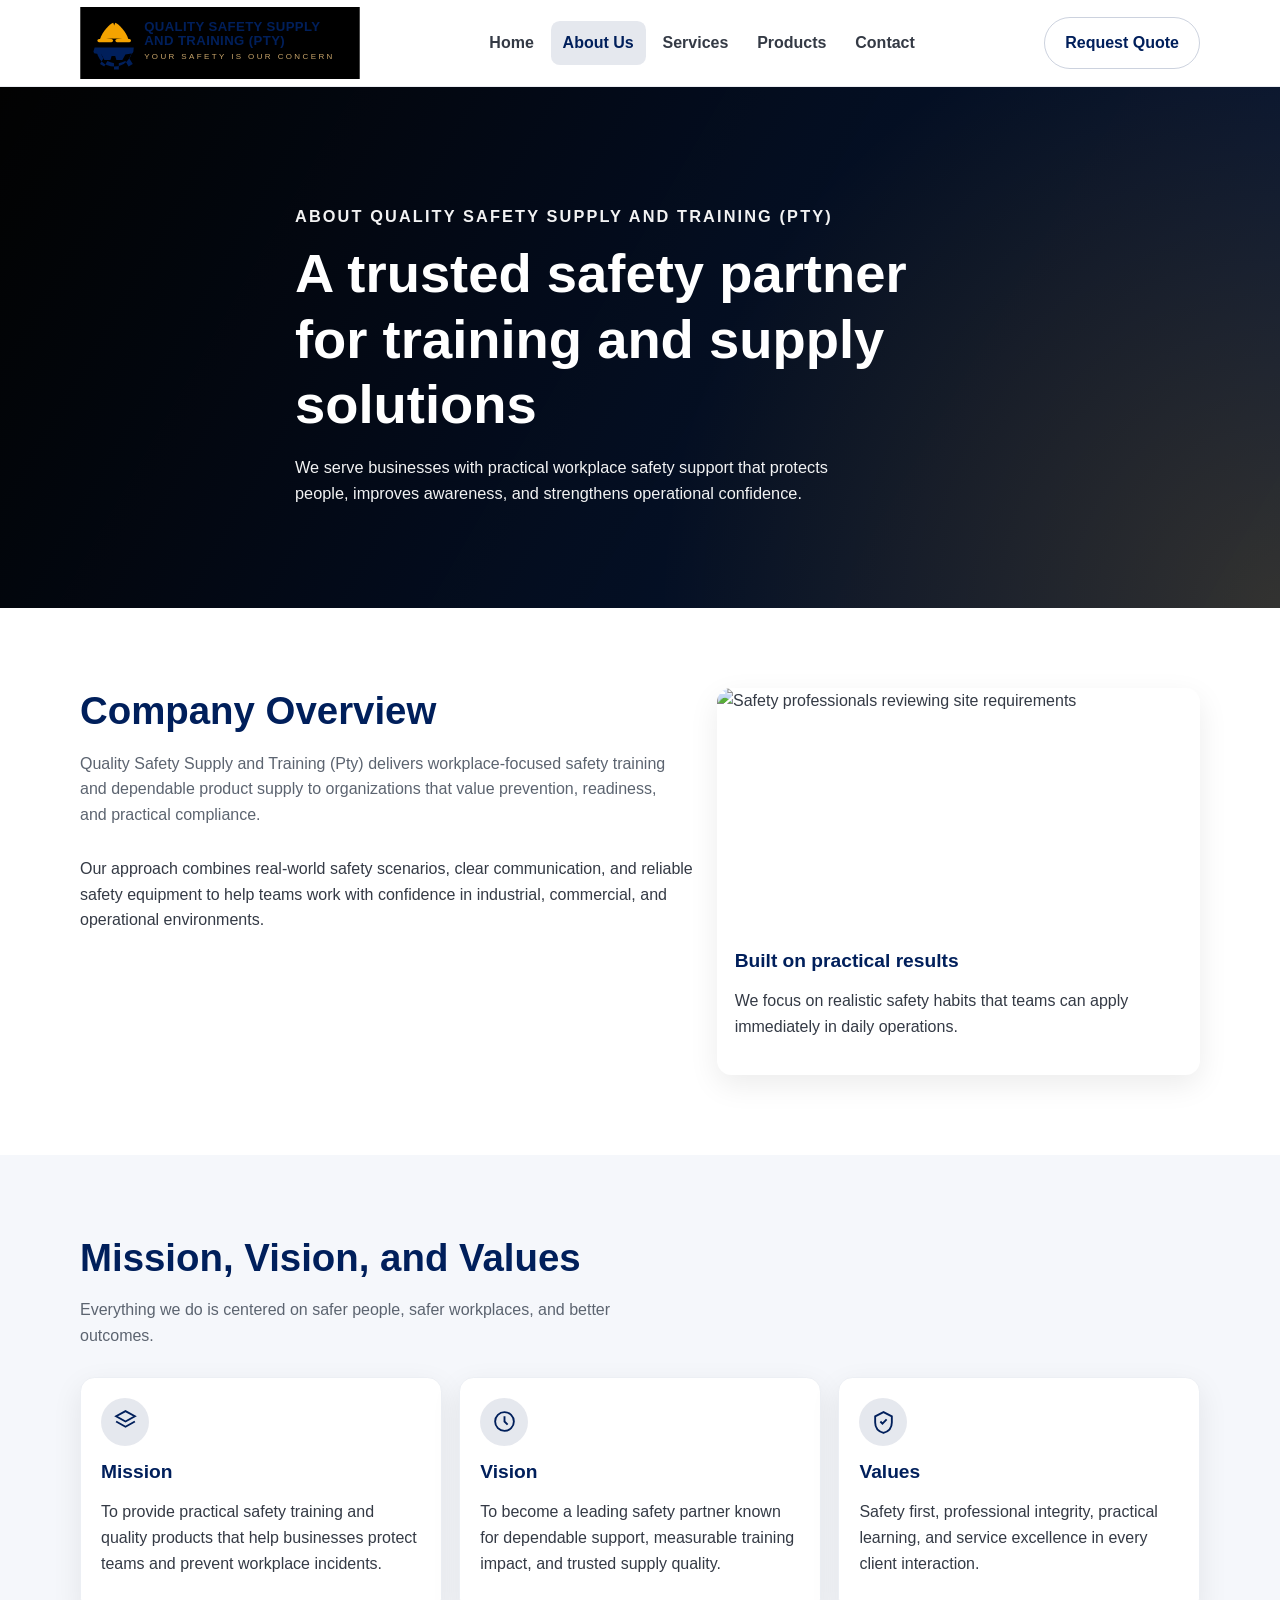
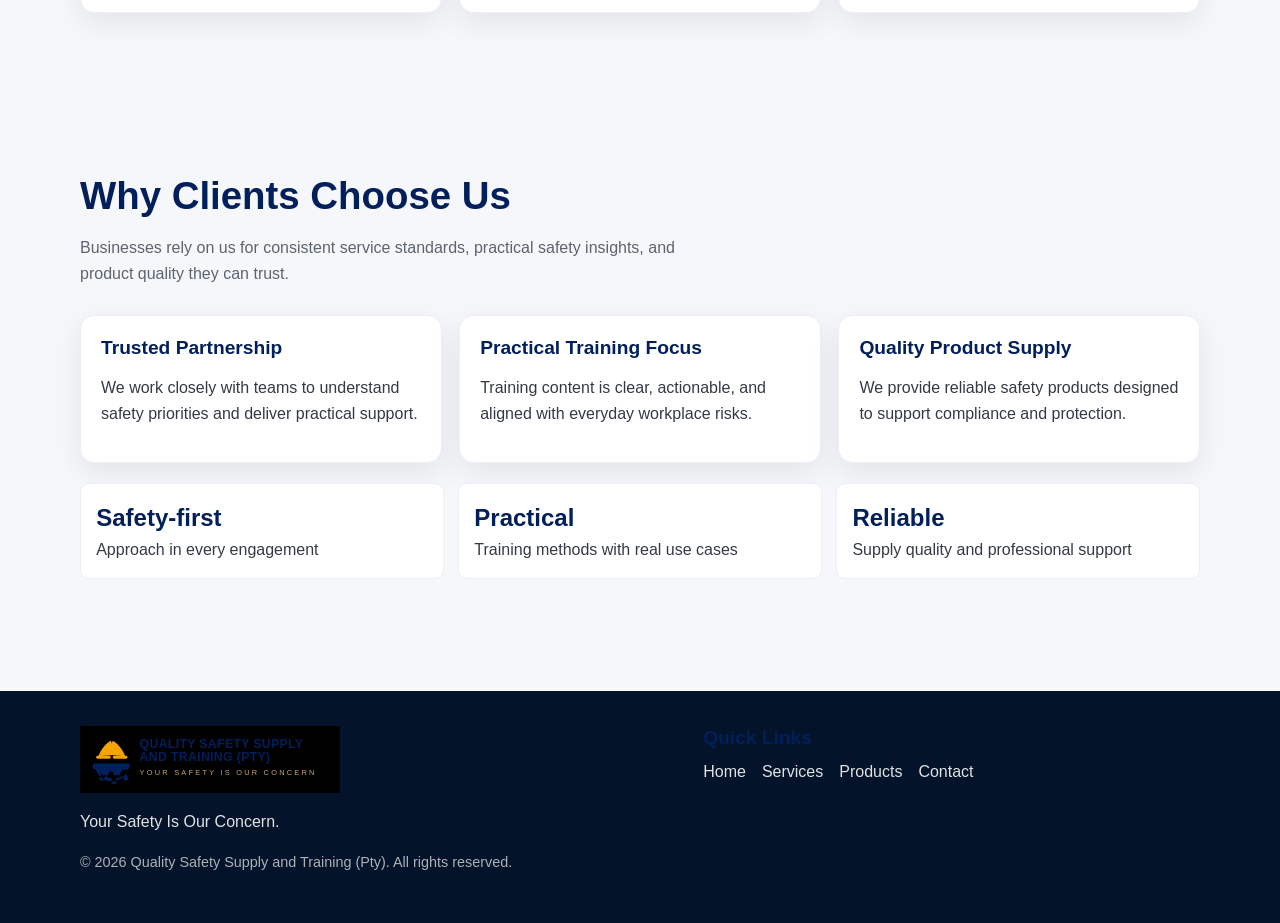
==== about.html @ fee509e8 "Build premium 5-page safety-focused static website Co-authored-by: McCalvin Dibakoane <McCalvin-ops@" ====
<!doctype html>
<html lang="en">
  <head>
    <meta charset="UTF-8" />
    <meta name="viewport" content="width=device-width, initial-scale=1.0" />
    <title>About Us | Quality Safety Supply and Training (Pty)</title>
    <meta
      name="description"
      content="Learn about Quality Safety Supply and Training (Pty), our mission, vision, and values, and why clients trust our practical safety training and products."
    />
    <link rel="icon" type="image/svg+xml" href="assets/favicon.svg" />
    <link rel="stylesheet" href="styles.css" />
    <script defer src="script.js"></script>
  </head>
  <body>
    <a class="skip-link" href="#main-content">Skip to content</a>
    <header class="site-header">
      <div class="container nav-wrap">
        <a class="brand" href="index.html" aria-label="Quality Safety Supply and Training home">
          <img src="assets/logo-primary.svg" alt="Quality Safety Supply and Training (Pty) logo" />
        </a>
        <button class="nav-toggle" aria-expanded="false" aria-controls="primary-nav">Menu</button>
        <nav class="site-nav" id="primary-nav" aria-label="Primary">
          <a href="index.html" data-page="index.html">Home</a>
          <a href="about.html" data-page="about.html">About Us</a>
          <a href="services.html" data-page="services.html">Services</a>
          <a href="products.html" data-page="products.html">Products</a>
          <a href="contact.html" data-page="contact.html">Contact</a>
        </nav>
        <a class="btn btn-outline hide-mobile" href="contact.html#contact-form">Request Quote</a>
      </div>
    </header>

    <main id="main-content">
      <section
        class="hero"
        style="
          --hero-image: url('https://images.unsplash.com/photo-1532102235608-dc8fc689c9ab?auto=format&fit=crop&w=1800&q=80');
        "
      >
        <div class="container hero-content">
          <p class="eyebrow">About Quality Safety Supply and Training (Pty)</p>
          <h1>A trusted safety partner for training and supply solutions</h1>
          <p>
            We serve businesses with practical workplace safety support that protects people,
            improves awareness, and strengthens operational confidence.
          </p>
        </div>
      </section>

      <section class="section section-light reveal">
        <div class="container feature-split">
          <article class="reveal">
            <div class="section-heading">
              <h2>Company Overview</h2>
              <p>
                Quality Safety Supply and Training (Pty) delivers workplace-focused safety training
                and dependable product supply to organizations that value prevention, readiness, and
                practical compliance.
              </p>
            </div>
            <p>
              Our approach combines real-world safety scenarios, clear communication, and reliable
              safety equipment to help teams work with confidence in industrial, commercial, and
              operational environments.
            </p>
          </article>
          <article class="image-card reveal">
            <img
              src="https://images.unsplash.com/photo-1590650516494-0c8f4a5d4d9f?auto=format&fit=crop&w=1200&q=80"
              alt="Safety professionals reviewing site requirements"
              loading="lazy"
              width="1200"
              height="800"
            />
            <div class="image-content">
              <h3>Built on practical results</h3>
              <p>
                We focus on realistic safety habits that teams can apply immediately in daily
                operations.
              </p>
            </div>
          </article>
        </div>
      </section>

      <section class="section section-muted reveal">
        <div class="container">
          <div class="section-heading">
            <h2>Mission, Vision, and Values</h2>
            <p>Everything we do is centered on safer people, safer workplaces, and better outcomes.</p>
          </div>
          <div class="grid cards-3 stagger-group">
            <article class="card reveal">
              <div class="icon-badge" aria-hidden="true">
                <svg viewBox="0 0 24 24" fill="none" stroke="currentColor" stroke-width="1.8">
                  <path d="M12 2 3 7l9 5 9-5-9-5Z" />
                  <path d="M3 12l9 5 9-5" />
                </svg>
              </div>
              <h3>Mission</h3>
              <p>
                To provide practical safety training and quality products that help businesses
                protect teams and prevent workplace incidents.
              </p>
            </article>
            <article class="card reveal">
              <div class="icon-badge" aria-hidden="true">
                <svg viewBox="0 0 24 24" fill="none" stroke="currentColor" stroke-width="1.8">
                  <circle cx="12" cy="12" r="9" />
                  <path d="M12 7v5l3 3" />
                </svg>
              </div>
              <h3>Vision</h3>
              <p>
                To become a leading safety partner known for dependable support, measurable training
                impact, and trusted supply quality.
              </p>
            </article>
            <article class="card reveal">
              <div class="icon-badge" aria-hidden="true">
                <svg viewBox="0 0 24 24" fill="none" stroke="currentColor" stroke-width="1.8">
                  <path d="M12 3 4 7v6c0 5 3.4 8.7 8 10 4.6-1.3 8-5 8-10V7l-8-4Z" />
                  <path d="m9 12 2 2 4-4" />
                </svg>
              </div>
              <h3>Values</h3>
              <p>
                Safety first, professional integrity, practical learning, and service excellence in
                every client interaction.
              </p>
            </article>
          </div>
        </div>
      </section>

      <section class="section reveal">
        <div class="container">
          <div class="section-heading">
            <h2>Why Clients Choose Us</h2>
            <p>
              Businesses rely on us for consistent service standards, practical safety insights, and
              product quality they can trust.
            </p>
          </div>
          <div class="grid cards-3 stagger-group">
            <article class="card reveal">
              <h3>Trusted Partnership</h3>
              <p>
                We work closely with teams to understand safety priorities and deliver practical
                support.
              </p>
            </article>
            <article class="card reveal">
              <h3>Practical Training Focus</h3>
              <p>
                Training content is clear, actionable, and aligned with everyday workplace risks.
              </p>
            </article>
            <article class="card reveal">
              <h3>Quality Product Supply</h3>
              <p>
                We provide reliable safety products designed to support compliance and protection.
              </p>
            </article>
          </div>
          <div class="stats-row reveal">
            <article class="stat-card">
              <span class="stat-value">Safety-first</span>
              <span>Approach in every engagement</span>
            </article>
            <article class="stat-card">
              <span class="stat-value">Practical</span>
              <span>Training methods with real use cases</span>
            </article>
            <article class="stat-card">
              <span class="stat-value">Reliable</span>
              <span>Supply quality and professional support</span>
            </article>
          </div>
        </div>
      </section>
    </main>

    <footer class="site-footer">
      <div class="container footer-grid">
        <div class="footer-brand">
          <img src="assets/logo-primary.svg" alt="Quality Safety Supply and Training (Pty)" loading="lazy" />
          <p>Your Safety Is Our Concern.</p>
          <p class="copyright">&copy; 2026 Quality Safety Supply and Training (Pty). All rights reserved.</p>
        </div>
        <div>
          <h3>Quick Links</h3>
          <nav class="footer-links" aria-label="Footer">
            <a href="index.html">Home</a>
            <a href="services.html">Services</a>
            <a href="products.html">Products</a>
            <a href="contact.html">Contact</a>
          </nav>
        </div>
      </div>
    </footer>
  </body>
</html>
---- styles.css ----
:root {
  --navy-900: #001f5b;
  --navy-800: #12366f;
  --orange-500: #f4a300;
  --orange-600: #cf8700;
  --black: #0b0b0b;
  --white: #ffffff;
  --gray-50: #f5f7fb;
  --gray-100: #eceff4;
  --gray-200: #d7dde8;
  --gray-500: #5c6470;
  --gray-700: #343a45;
  --shadow-sm: 0 10px 30px rgba(0, 0, 0, 0.08);
  --shadow-md: 0 18px 45px rgba(0, 0, 0, 0.12);
  --radius-sm: 0.55rem;
  --radius-md: 0.9rem;
  --radius-lg: 1.35rem;
  --container: min(1120px, 92vw);
}

*,
*::before,
*::after {
  box-sizing: border-box;
}

html {
  scroll-behavior: smooth;
}

body {
  margin: 0;
  font-family: "Segoe UI", Roboto, "Helvetica Neue", Arial, sans-serif;
  color: var(--gray-700);
  line-height: 1.6;
  background: var(--gray-50);
}

img {
  max-width: 100%;
  display: block;
}

a {
  color: inherit;
  text-decoration: none;
}

.container {
  width: var(--container);
  margin: 0 auto;
}

.skip-link {
  position: absolute;
  top: -100%;
  left: 1rem;
  background: var(--navy-900);
  color: var(--white);
  padding: 0.7rem 1rem;
  border-radius: var(--radius-sm);
  z-index: 2000;
}

.skip-link:focus {
  top: 1rem;
}

.site-header {
  position: sticky;
  top: 0;
  z-index: 1000;
  background: rgba(255, 255, 255, 0.95);
  backdrop-filter: blur(9px);
  border-bottom: 1px solid rgba(0, 31, 91, 0.08);
}

.nav-wrap {
  display: flex;
  align-items: center;
  justify-content: space-between;
  gap: 1rem;
  min-height: 86px;
}

.brand {
  display: inline-flex;
  align-items: center;
}

.brand img {
  width: 250px;
  max-height: 70px;
  object-fit: contain;
}

.site-nav {
  display: none;
  position: absolute;
  inset: 86px 0 auto;
  background: var(--white);
  border-top: 1px solid var(--gray-100);
  border-bottom: 1px solid var(--gray-100);
  box-shadow: var(--shadow-sm);
  padding: 0.8rem 4vw 1.1rem;
}

.site-nav.open {
  display: grid;
  gap: 0.5rem;
}

.site-nav a {
  font-weight: 600;
  color: var(--gray-700);
  border-radius: var(--radius-sm);
  padding: 0.55rem 0.75rem;
  transition: background-color 0.25s ease, color 0.25s ease;
}

.site-nav a:hover,
.site-nav a:focus-visible {
  background: var(--gray-100);
  color: var(--navy-900);
}

.site-nav a.active {
  color: var(--navy-900);
  background: rgba(0, 31, 91, 0.1);
}

.nav-toggle {
  border: 1px solid var(--gray-200);
  background: var(--white);
  color: var(--navy-900);
  border-radius: var(--radius-sm);
  font-weight: 600;
  padding: 0.45rem 0.8rem;
  cursor: pointer;
}

.btn {
  display: inline-flex;
  align-items: center;
  justify-content: center;
  gap: 0.45rem;
  border-radius: 999px;
  padding: 0.78rem 1.25rem;
  font-weight: 700;
  border: 1px solid transparent;
  transition: transform 0.25s ease, box-shadow 0.25s ease, background-color 0.25s ease,
    border-color 0.25s ease, color 0.25s ease;
  cursor: pointer;
}

.btn:focus-visible {
  outline: 2px solid var(--orange-500);
  outline-offset: 2px;
}

.btn-primary {
  color: var(--black);
  background: var(--orange-500);
  box-shadow: 0 8px 20px rgba(244, 163, 0, 0.35);
}

.btn-primary:hover {
  background: var(--orange-600);
}

.btn-secondary {
  color: var(--white);
  background: var(--navy-900);
  box-shadow: 0 8px 20px rgba(0, 31, 91, 0.34);
}

.btn-secondary:hover {
  background: var(--navy-800);
}

.btn-outline {
  color: var(--navy-900);
  border-color: rgba(0, 31, 91, 0.2);
  background: transparent;
}

.btn-outline:hover {
  color: var(--white);
  background: var(--navy-900);
  border-color: var(--navy-900);
}

.btn:hover {
  transform: translateY(-2px);
}

.btn:active {
  transform: scale(0.98);
}

.hero {
  position: relative;
  isolation: isolate;
  color: var(--white);
  padding: 6.2rem 0 5.4rem;
  background: var(--black);
}

.hero::before {
  content: "";
  position: absolute;
  inset: 0;
  background: linear-gradient(120deg, rgba(0, 0, 0, 0.86), rgba(0, 31, 91, 0.66)),
    var(--hero-image) center / cover no-repeat;
  filter: saturate(0.9);
  z-index: -2;
}

.hero::after {
  content: "";
  position: absolute;
  inset: 0;
  background: radial-gradient(circle at right bottom, rgba(244, 163, 0, 0.19), transparent 45%);
  z-index: -1;
}

.hero-content {
  max-width: 690px;
  opacity: 0;
  transform: translateY(30px);
  transition: opacity 0.9s ease, transform 0.9s ease;
}

body.loaded .hero-content {
  opacity: 1;
  transform: translateY(0);
}

.eyebrow {
  display: inline-flex;
  align-items: center;
  gap: 0.4rem;
  font-size: 0.8rem;
  font-weight: 700;
  letter-spacing: 0.13em;
  text-transform: uppercase;
  margin-bottom: 0.8rem;
  color: #ffd588;
}

h1,
h2,
h3 {
  color: var(--navy-900);
  line-height: 1.2;
  margin-top: 0;
}

.hero h1,
.hero h2 {
  color: var(--white);
}

h1 {
  font-size: clamp(1.95rem, 4.6vw, 3.4rem);
  margin-bottom: 1rem;
}

h2 {
  font-size: clamp(1.5rem, 3vw, 2.4rem);
  margin-bottom: 0.8rem;
}

h3 {
  font-size: 1.2rem;
  margin-bottom: 0.6rem;
}

.hero p {
  font-size: 1.02rem;
  max-width: 60ch;
  color: rgba(255, 255, 255, 0.95);
}

.hero-actions {
  margin-top: 1.8rem;
  display: flex;
  flex-wrap: wrap;
  gap: 0.8rem;
}

.section {
  padding: 4.2rem 0;
}

.section-light {
  background: var(--white);
}

.section-muted {
  background: var(--gray-50);
}

.section-heading {
  max-width: 68ch;
  margin-bottom: 1.8rem;
}

.section-heading p {
  color: var(--gray-500);
}

.grid {
  display: grid;
  gap: 1.1rem;
}

.cards-3 {
  grid-template-columns: repeat(auto-fit, minmax(225px, 1fr));
}

.cards-2 {
  grid-template-columns: repeat(auto-fit, minmax(280px, 1fr));
}

.card {
  height: 100%;
  background: var(--white);
  border-radius: var(--radius-md);
  border: 1px solid var(--gray-100);
  box-shadow: var(--shadow-sm);
  padding: 1.25rem;
  transition: transform 0.25s ease, box-shadow 0.25s ease, border-color 0.25s ease;
}

.card:hover {
  transform: translateY(-4px);
  box-shadow: var(--shadow-md);
  border-color: rgba(0, 31, 91, 0.18);
}

.icon-badge {
  width: 48px;
  height: 48px;
  border-radius: 50%;
  display: grid;
  place-items: center;
  background: rgba(0, 31, 91, 0.1);
  color: var(--navy-900);
  margin-bottom: 0.9rem;
}

.icon-badge svg {
  width: 25px;
  height: 25px;
}

.image-card {
  border-radius: var(--radius-md);
  overflow: hidden;
  box-shadow: var(--shadow-sm);
  background: var(--white);
}

.image-card img {
  width: 100%;
  height: 245px;
  object-fit: cover;
  transition: transform 0.4s ease;
}

.image-card:hover img {
  transform: scale(1.04);
}

.image-card .image-content {
  padding: 1rem 1.1rem 1.2rem;
}

.feature-split {
  display: grid;
  gap: 1.4rem;
}

.feature-panel {
  background: linear-gradient(160deg, #001f5b, #0b2f6d);
  color: var(--white);
  border-radius: var(--radius-lg);
  padding: 1.5rem;
  box-shadow: var(--shadow-md);
}

.feature-panel h2,
.feature-panel h3 {
  color: var(--white);
}

.feature-panel ul {
  margin: 0;
  padding-left: 1.15rem;
}

.feature-panel li {
  margin-bottom: 0.55rem;
}

.quick-list {
  list-style: none;
  margin: 0;
  padding: 0;
}

.quick-list li {
  position: relative;
  padding-left: 1.35rem;
  margin-bottom: 0.7rem;
}

.quick-list li::before {
  content: "";
  position: absolute;
  left: 0;
  top: 0.5rem;
  width: 9px;
  height: 9px;
  border-radius: 50%;
  background: var(--orange-500);
}

.cta-banner {
  background: linear-gradient(115deg, #001f5b, #12366f 60%, #1f4b92);
  color: var(--white);
  border-radius: var(--radius-lg);
  padding: 2rem;
  display: flex;
  flex-wrap: wrap;
  justify-content: space-between;
  align-items: center;
  gap: 1.2rem;
}

.cta-banner h2 {
  color: var(--white);
  margin-bottom: 0.45rem;
}

.contact-grid {
  display: grid;
  gap: 1.4rem;
}

.contact-form {
  background: var(--white);
  border-radius: var(--radius-md);
  padding: 1.4rem;
  box-shadow: var(--shadow-sm);
  border: 1px solid var(--gray-100);
}

.form-grid {
  display: grid;
  gap: 0.9rem;
}

.field {
  display: grid;
  gap: 0.35rem;
}

label {
  font-weight: 600;
  color: var(--gray-700);
  font-size: 0.95rem;
}

input,
select,
textarea {
  width: 100%;
  border-radius: 0.65rem;
  border: 1px solid var(--gray-200);
  padding: 0.72rem 0.78rem;
  font: inherit;
  background: #fff;
  color: var(--gray-700);
}

input:focus,
select:focus,
textarea:focus {
  outline: 2px solid rgba(0, 31, 91, 0.22);
  border-color: var(--navy-900);
}

textarea {
  min-height: 140px;
  resize: vertical;
}

.form-feedback {
  margin-top: 0.9rem;
  color: var(--navy-900);
  font-weight: 600;
  min-height: 1.2rem;
}

.map-placeholder {
  min-height: 220px;
  border-radius: var(--radius-md);
  border: 2px dashed rgba(0, 31, 91, 0.24);
  display: grid;
  place-items: center;
  background: linear-gradient(130deg, rgba(0, 31, 91, 0.08), rgba(244, 163, 0, 0.13));
  text-align: center;
  padding: 1rem;
}

.stats-row {
  display: grid;
  gap: 0.9rem;
  grid-template-columns: repeat(auto-fit, minmax(160px, 1fr));
  margin-top: 1.2rem;
}

.stat-card {
  background: var(--white);
  border-radius: var(--radius-sm);
  border: 1px solid var(--gray-100);
  padding: 0.95rem;
}

.stat-value {
  display: block;
  color: var(--navy-900);
  font-weight: 800;
  font-size: 1.5rem;
}

.site-footer {
  background: #031329;
  color: rgba(255, 255, 255, 0.88);
  padding: 2.2rem 0;
  margin-top: 2rem;
}

.footer-grid {
  display: grid;
  gap: 1rem;
  align-items: start;
}

.footer-brand img {
  width: 260px;
  max-height: 82px;
  object-fit: contain;
  margin-bottom: 0.8rem;
}

.footer-links {
  display: flex;
  flex-wrap: wrap;
  gap: 0.55rem 1rem;
}

.footer-links a:hover {
  color: #ffd588;
}

.copyright {
  margin-top: 1rem;
  font-size: 0.9rem;
  color: rgba(255, 255, 255, 0.67);
}

.reveal {
  opacity: 0;
  transform: translateY(25px);
  transition: opacity 0.7s ease, transform 0.7s ease;
}

.reveal.is-visible {
  opacity: 1;
  transform: translateY(0);
}

.stagger-item {
  transition-delay: var(--stagger-delay, 0ms);
}

@media (prefers-reduced-motion: reduce) {
  html {
    scroll-behavior: auto;
  }

  .hero-content,
  .reveal,
  .btn,
  .image-card img {
    transition: none !important;
    transform: none !important;
    animation: none !important;
  }

  .reveal {
    opacity: 1;
  }
}

@media (min-width: 720px) {
  .nav-toggle {
    display: none;
  }

  .site-nav {
    position: static;
    display: flex;
    align-items: center;
    gap: 0.3rem;
    border: 0;
    box-shadow: none;
    padding: 0;
    background: transparent;
  }

  .feature-split {
    grid-template-columns: 1.12fr 0.88fr;
    align-items: stretch;
  }

  .contact-grid {
    grid-template-columns: 1.15fr 0.85fr;
    align-items: start;
  }

  .footer-grid {
    grid-template-columns: 1.1fr 0.9fr;
  }
}

@media (min-width: 980px) {
  .brand img {
    width: 280px;
    max-height: 78px;
  }

  .section {
    padding: 5rem 0;
  }

  .hide-mobile {
    display: inline-flex;
  }
}

@media (max-width: 979px) {
  .hide-mobile {
    display: none;
  }
}
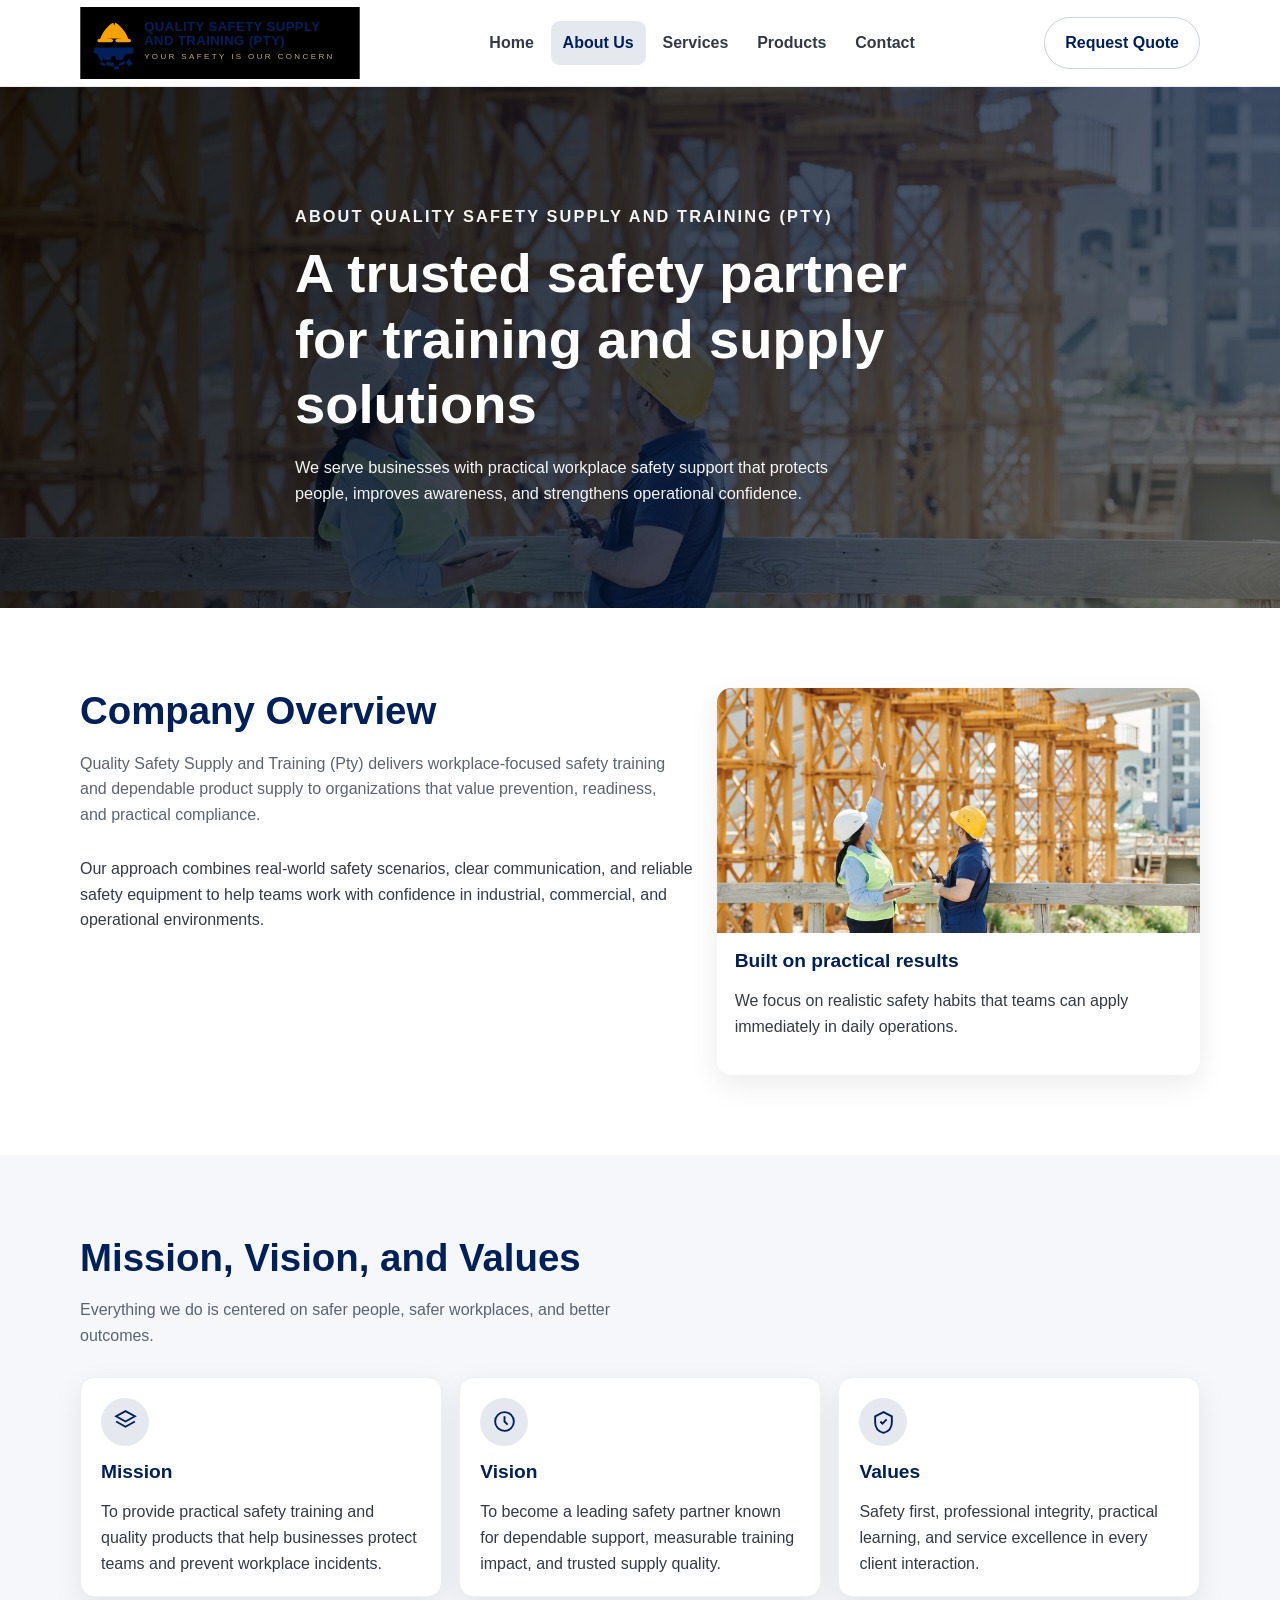
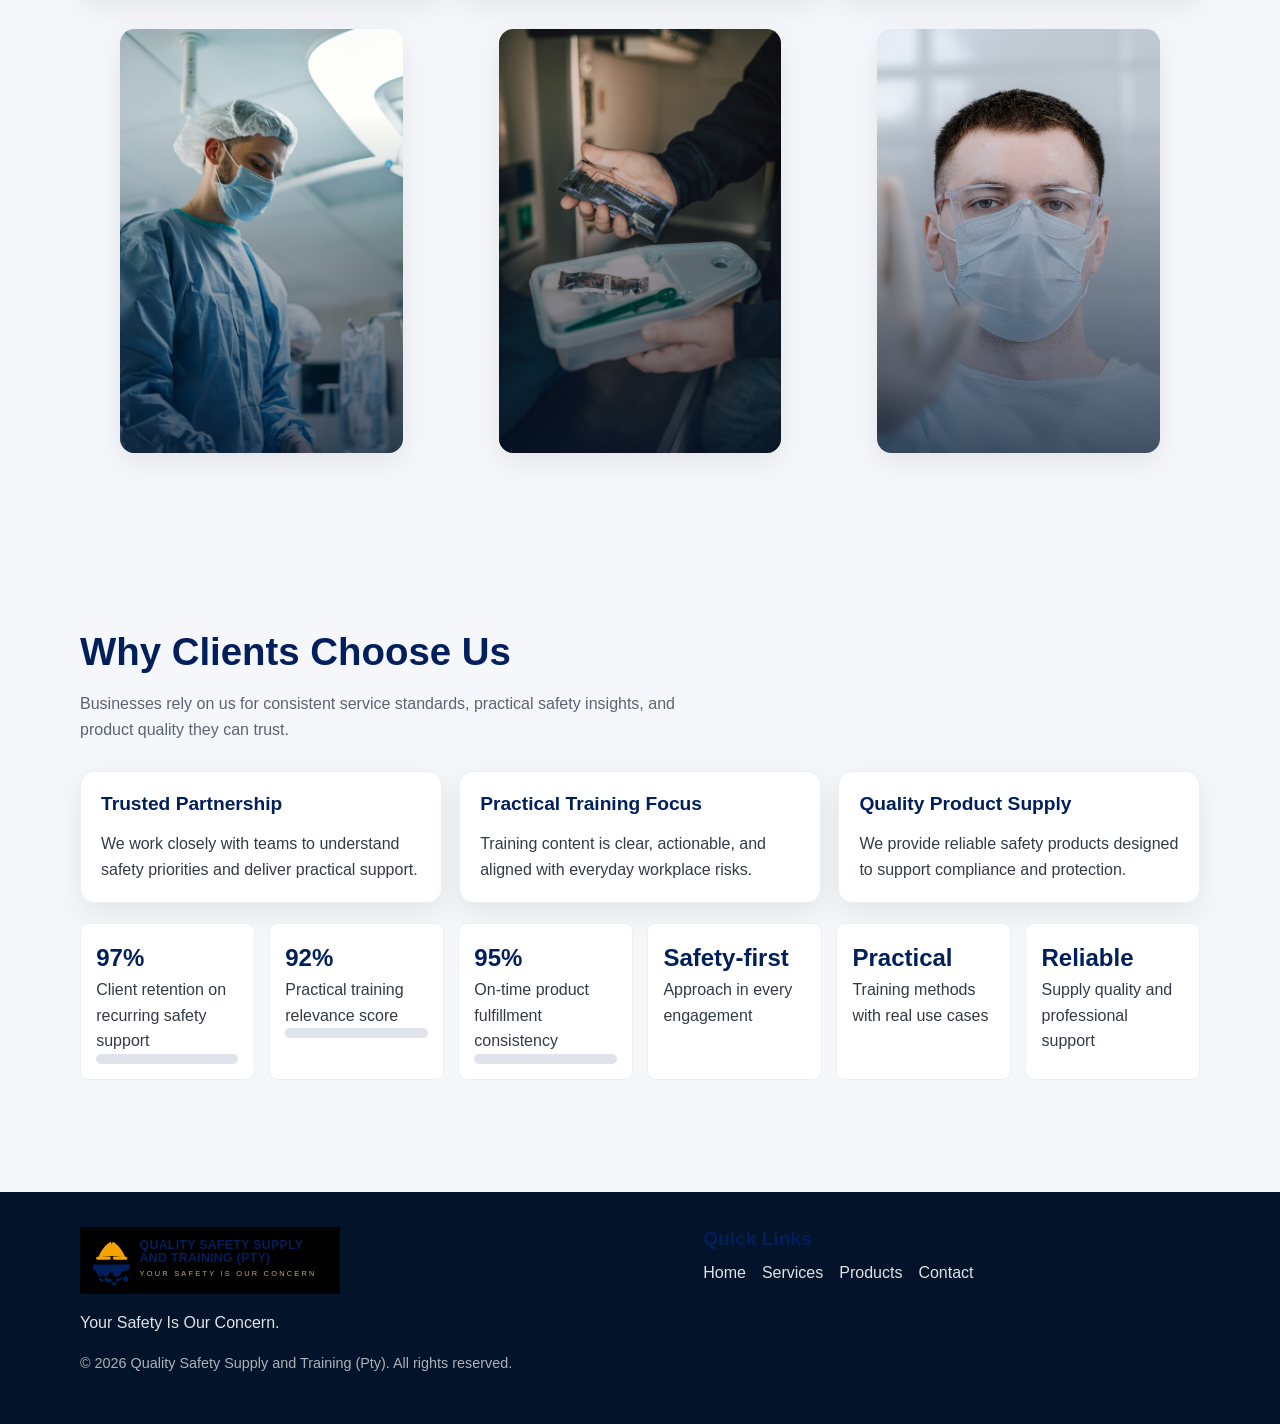
==== commit 2a51c26d: "Enhance site visuals with local images and richer UI Co-authored-by: McCalvin Dibakoane <McCalvin-op" ====
--- a/about.html
+++ b/about.html
@@ -35,7 +35,7 @@
       <section
         class="hero"
         style="
-          --hero-image: url('https://images.unsplash.com/photo-1532102235608-dc8fc689c9ab?auto=format&fit=crop&w=1800&q=80');
+          --hero-image: url('assets/images/hero-about.jpg');
         "
       >
         <div class="container hero-content">
@@ -67,7 +67,7 @@
           </article>
           <article class="image-card reveal">
             <img
-              src="https://images.unsplash.com/photo-1590650516494-0c8f4a5d4d9f?auto=format&fit=crop&w=1200&q=80"
+              src="assets/images/about-team.jpg"
               alt="Safety professionals reviewing site requirements"
               loading="lazy"
               width="1200"
@@ -130,6 +130,35 @@
                 every client interaction.
               </p>
             </article>
+          </div>
+          <div class="gallery-grid stagger-group" style="margin-top: 1rem;">
+            <figure class="gallery-item reveal">
+              <img
+                src="assets/images/gallery-first-aid.jpg"
+                alt="Trainer demonstrating first aid principles in workplace context"
+                loading="lazy"
+                width="1200"
+                height="800"
+              />
+            </figure>
+            <figure class="gallery-item reveal">
+              <img
+                src="assets/images/gallery-consult.jpg"
+                alt="Safety consultant preparing workplace medical and response supplies"
+                loading="lazy"
+                width="1200"
+                height="800"
+              />
+            </figure>
+            <figure class="gallery-item reveal">
+              <img
+                src="assets/images/gallery-mask.jpg"
+                alt="Team member wearing protective mask in a safety-controlled area"
+                loading="lazy"
+                width="1200"
+                height="800"
+              />
+            </figure>
           </div>
         </div>
       </section>
@@ -165,6 +194,27 @@
             </article>
           </div>
           <div class="stats-row reveal">
+            <article class="stat-card metric-card">
+              <span class="stat-value" data-target="97" data-suffix="%">0%</span>
+              <span>Client retention on recurring safety support</span>
+              <div class="progress-track">
+                <span class="progress-fill" data-progress="97%"></span>
+              </div>
+            </article>
+            <article class="stat-card metric-card">
+              <span class="stat-value" data-target="92" data-suffix="%">0%</span>
+              <span>Practical training relevance score</span>
+              <div class="progress-track">
+                <span class="progress-fill" data-progress="92%"></span>
+              </div>
+            </article>
+            <article class="stat-card metric-card">
+              <span class="stat-value" data-target="95" data-suffix="%">0%</span>
+              <span>On-time product fulfillment consistency</span>
+              <div class="progress-track">
+                <span class="progress-fill" data-progress="95%"></span>
+              </div>
+            </article>
             <article class="stat-card">
               <span class="stat-value">Safety-first</span>
               <span>Approach in every engagement</span>
--- a/styles.css
+++ b/styles.css
@@ -289,6 +289,24 @@
   gap: 0.8rem;
 }
 
+.hero-metrics {
+  margin-top: 1.5rem;
+  display: grid;
+  gap: 0.65rem;
+  grid-template-columns: repeat(auto-fit, minmax(170px, 1fr));
+  max-width: 760px;
+}
+
+.metric-pill {
+  background: rgba(255, 255, 255, 0.12);
+  border: 1px solid rgba(255, 255, 255, 0.22);
+  border-radius: 999px;
+  padding: 0.48rem 0.8rem;
+  font-size: 0.86rem;
+  backdrop-filter: blur(3px);
+  font-weight: 600;
+}
+
 .section {
   padding: 4.2rem 0;
 }
@@ -339,6 +357,10 @@
   border-color: rgba(0, 31, 91, 0.18);
 }
 
+.card p {
+  margin-bottom: 0;
+}
+
 .icon-badge {
   width: 48px;
   height: 48px;
@@ -375,6 +397,61 @@
 
 .image-card .image-content {
   padding: 1rem 1.1rem 1.2rem;
+}
+
+.gallery-grid {
+  display: grid;
+  gap: 1rem;
+  grid-template-columns: repeat(auto-fit, minmax(220px, 1fr));
+}
+
+.gallery-item {
+  position: relative;
+  border-radius: var(--radius-md);
+  overflow: hidden;
+  min-height: 210px;
+  box-shadow: var(--shadow-sm);
+}
+
+.gallery-item::before {
+  content: "";
+  position: absolute;
+  inset: 0;
+  background: linear-gradient(180deg, transparent 20%, rgba(3, 19, 41, 0.72));
+  z-index: 1;
+}
+
+.gallery-item img {
+  width: 100%;
+  height: 100%;
+  min-height: 210px;
+  object-fit: cover;
+  transition: transform 0.45s ease;
+}
+
+.gallery-item:hover img {
+  transform: scale(1.06);
+}
+
+.gallery-caption {
+  position: absolute;
+  z-index: 2;
+  left: 0.95rem;
+  right: 0.95rem;
+  bottom: 0.9rem;
+  color: #fff;
+}
+
+.gallery-caption h3 {
+  color: #fff;
+  margin-bottom: 0.25rem;
+  font-size: 1rem;
+}
+
+.gallery-caption p {
+  font-size: 0.88rem;
+  margin: 0;
+  color: rgba(255, 255, 255, 0.92);
 }
 
 .feature-split {
@@ -536,6 +613,45 @@
   font-size: 1.5rem;
 }
 
+.stat-label {
+  color: var(--gray-500);
+  font-size: 0.92rem;
+}
+
+.progress-list {
+  display: grid;
+  gap: 0.9rem;
+}
+
+.progress-item h3 {
+  font-size: 0.97rem;
+  margin-bottom: 0.4rem;
+}
+
+.progress-track {
+  height: 10px;
+  width: 100%;
+  border-radius: 999px;
+  background: rgba(0, 31, 91, 0.12);
+  overflow: hidden;
+}
+
+.progress-fill {
+  height: 100%;
+  background: linear-gradient(90deg, var(--orange-500), #ffbc40);
+  border-radius: 999px;
+  width: 0;
+  transition: width 1s ease;
+}
+
+.contact-methods {
+  margin-top: 1rem;
+}
+
+.contact-methods .card {
+  padding: 1rem;
+}
+
 .site-footer {
   background: #031329;
   color: rgba(255, 255, 255, 0.88);
@@ -583,6 +699,10 @@
   transform: translateY(0);
 }
 
+.progress-fill.is-visible {
+  width: var(--progress-target, 0%);
+}
+
 .stagger-item {
   transition-delay: var(--stagger-delay, 0ms);
 }
@@ -595,7 +715,9 @@
   .hero-content,
   .reveal,
   .btn,
-  .image-card img {
+  .image-card img,
+  .gallery-item img,
+  .progress-fill {
     transition: none !important;
     transform: none !important;
     animation: none !important;
